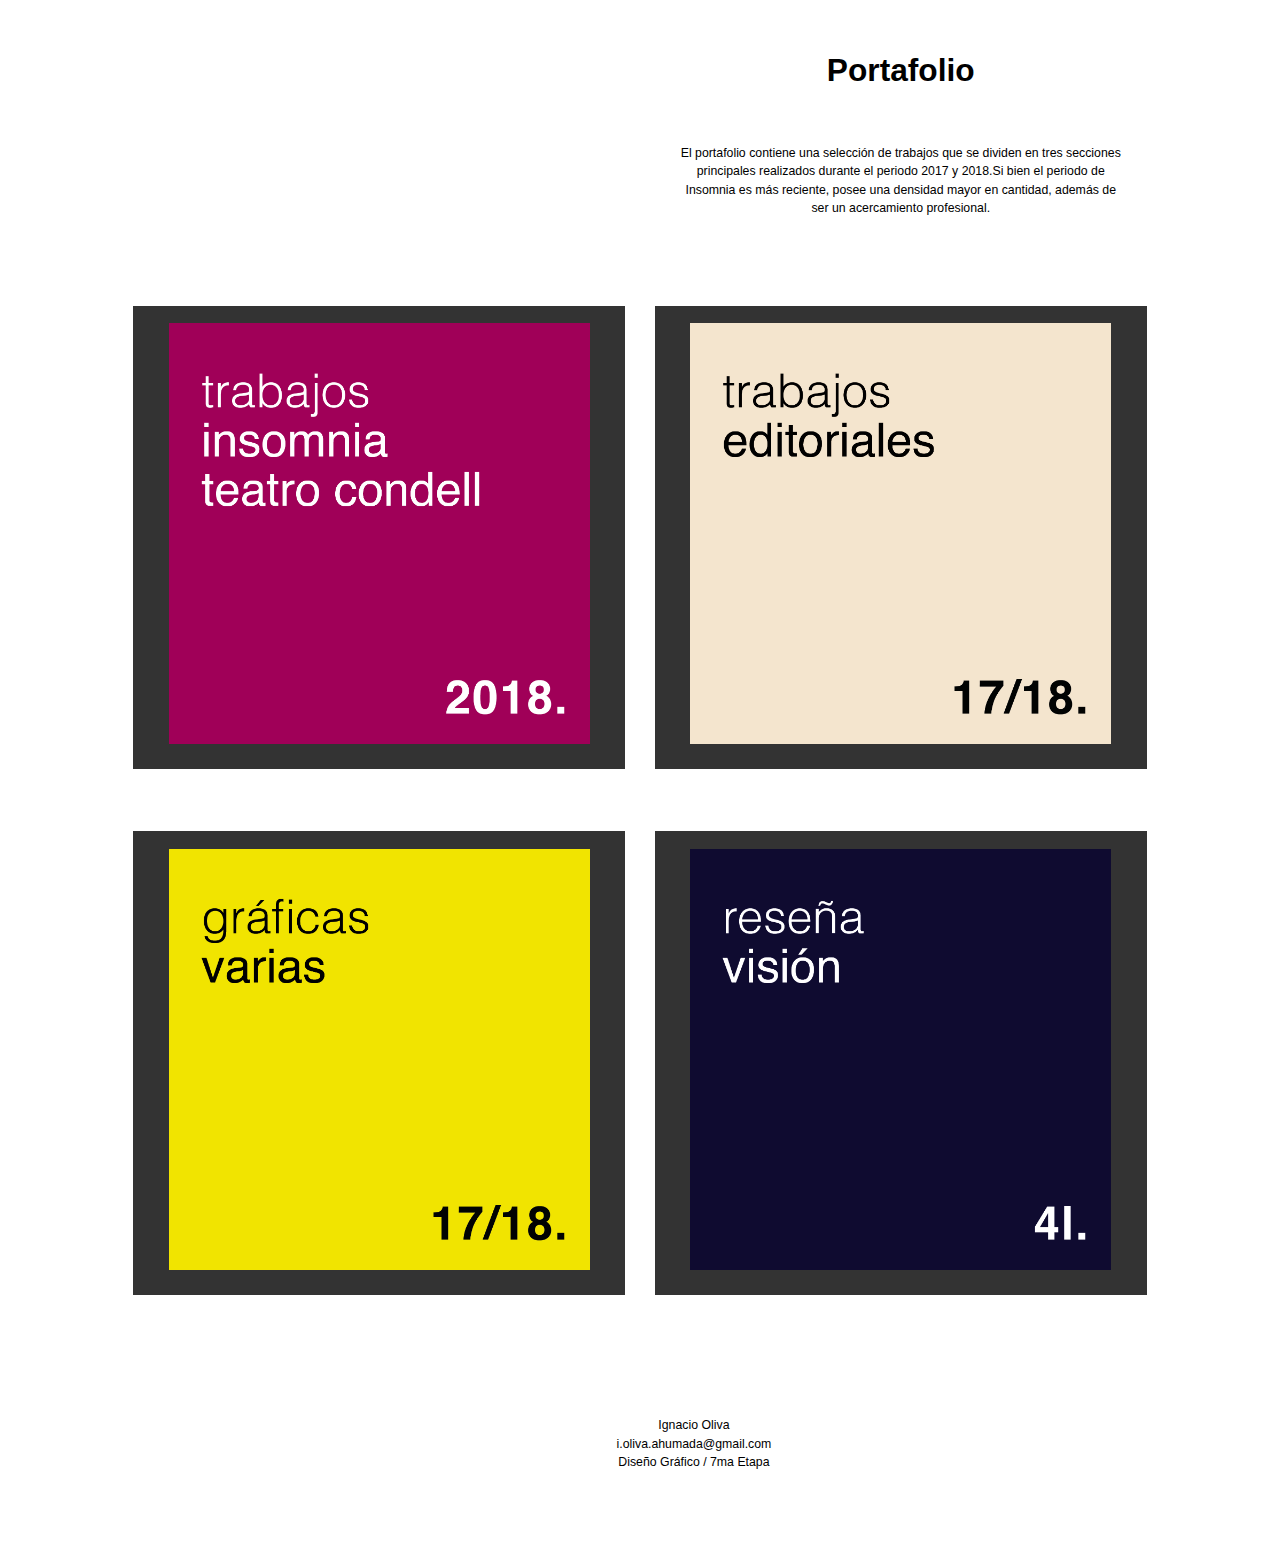
==== index.html @ acbd4eab "nada" ====
<!DOCTYPE html>
<html lang="en" dir="ltr">
  <head>
    <meta charset="utf-8">
    <meta name="viewport" content="width=device-width, initial-scale=1, user-scalable=no">
    <link rel="stylesheet" href="css/estilos.css">
    <title>Portafolio</title>
  </head>
  <body>

    <!-- Declaración del Contenedor -->
    <div class=container>
    <!-- Header -->
     <div class=header>
        <h1>Portafolio</h1>
        <p>El portafolio contiene una selección de trabajos que se dividen en tres secciones principales realizados durante el periodo 2017 y 2018.Si bien el periodo de Insomnia es más reciente, posee una densidad mayor en cantidad, además de ser un acercamiento profesional.</p>
     </div>
     <!-- Area 1 -->
     <div class=section id=area1>
       <a href="insomnia.html" class="btn">
         <div>
           <img src="images/seccion1/9.jpg" alt="">
         </div>
       </a>
     </div>
      <!-- Area 2 -->
     <div class=section id=area2>
       <a href="trabajos-editoriales.html" class="btn">
         <div>
           <img src="images/seccion1/10.jpg" alt="">
         </div>
       </a>
     </div>
      <!-- Area 3 -->
      <div class=section id=area3>
        <a href="graficas-varias.html" class="btn">
          <div>
            <img src="images/seccion1/11.jpg" alt="">
          </div>
        </a>
     </div>
      <!-- Area 4 -->
     <div class=section id=area4>
       <a href="reseña.html" class="btn">
         <div>
           <img src="images/seccion1/12.jpg" alt="">
         </div>
       </a>
     </div>
      <!-- Footer -->
      <footer class=footer>
        <p>
          <div>Ignacio Oliva</div>
          <div>i.oliva.ahumada@gmail.com</div>
          <div>Diseño Gráfico / 7ma Etapa</div>
        </p>
      </footer>
    </div>
  </body>
---- css/estilos.css ----
/*Contenedor y declaración de sus propiedades */
.container {
  padding: 1em;
  margin: 0;
  font-family: Arial, Helvetica, sans-serif;
  background: #white;
  color: #black;
  font-size: 1.1em;
  line-height: 1.5;
  text-align: center;
}

/*Propiedades de elementos */

img {
  display: block;
  width: 100%;
  height: auto;
}

h1 {
  font-size: 1.8em;
}

h2 {
  font-size: 1.2em;
}

p{
  margin: 2em;
  padding: 2em 0;
  font-size: 0.7em;
  line-height: 1.5;
}

/*botones y enlaces*/
.btn {
  display: block;
  background: #333;
  color: #fff;
  text-decoration: none;
  padding: 1em 2em;
  border 1px solid #666;
  margin: .5em 0;
}

/*color detrás del botón*/
.btn:hover {
  background: #eaeaea;
  color: #333;
}

/*Propiedades de Areas */

.header {
  min-height: 450px
  color: #fff;
  text-align: center;
  padding-top: 100px:
  padding-bottom: 0;
}

.footer {
  line-height: 1.5;
  font-size: 0.7em;
  font-weight: lighter;
  text-align: center;
  padding-top: 100px:
  padding-bottom: 30px;
  margin-left: 2em;
  margin-right: 2em;
}

#area1 {
  padding-bottom: 0.8em;
}

#area2 {
  padding-bottom: 0.8em;
}

#area3 {
  padding-bottom: 0.8em;
}

#area4 {
  padding-bottom: 0.8em;
}

/*Configuración en pantallas más grandes */

@media(min-width:700px) {
.container  {
  display: grid;
  grid-template-columns: 1fr minmax(40%, 400px) minmax(40%, 400px) 1fr;
  grid-template-rows: auto auto auto auto;
  grid-column-gap: 30px;
  grid-row-gap: 30px;
  }

.header {
  grid-column-start: 3;
  grid-column-end: 4;
  grid-row-start: 1;
  grid-row-end: 2;
  }

#area1 {
  grid-column-start: 2;
  grid-column-end: 3;
  grid-row-start: 2;
  grid-row-end: 3;
  }

#area2 {
  grid-column-start: 3;
  grid-column-end: 4;
  grid-row-start: 2;
  grid-row-end: 3;
  }

#area3 {
  grid-column-start: 2;
  grid-column-end: 3;
  grid-row-start: 3;
  grid-row-end: 4;
  }

#area4 {
  grid-column-start: 3;
  grid-column-end: 4;
  grid-row-start: 3;
  grid-row-end: 4;
  }

.footer {
  grid-column-start: 2;
  grid-column-end: 5;
  grid-row-start: 4;
  grid-row-end: 5;
  }
img {
  max-width: 100%;
  display: inline-grid;
}
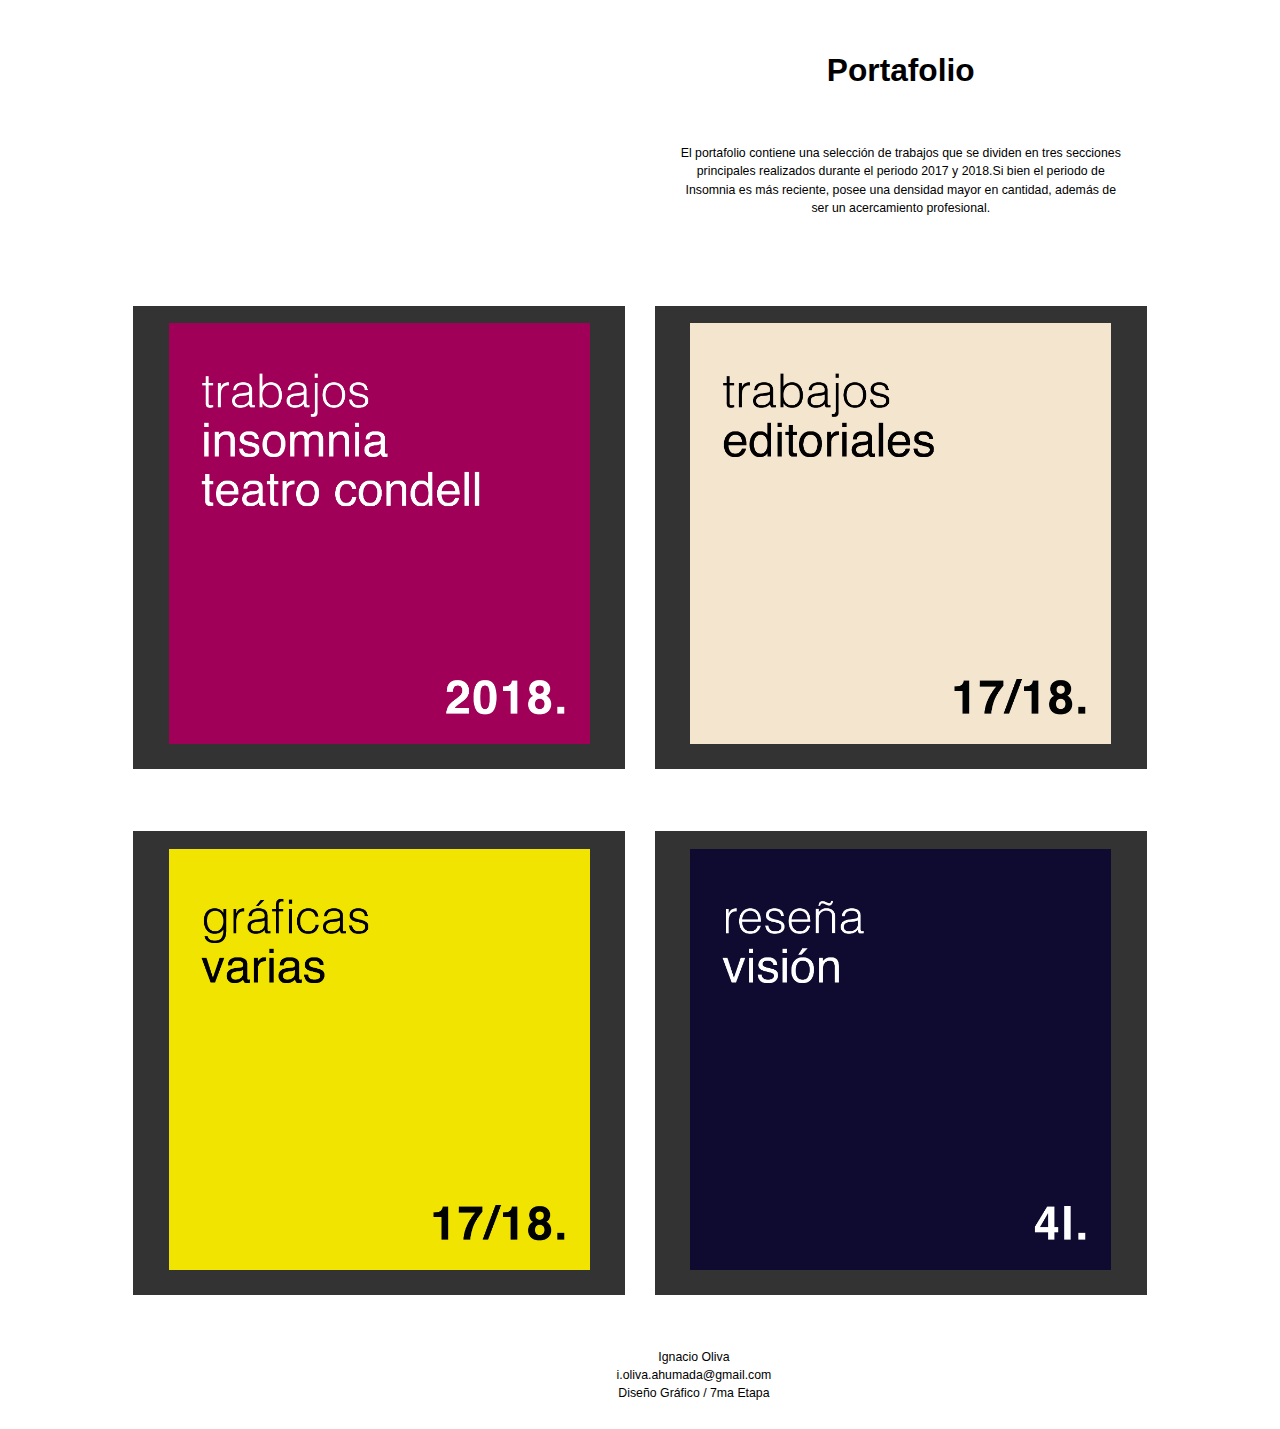
==== commit 8afdecb0: "cambios" ====
--- a/index.html
+++ b/index.html
@@ -49,11 +49,9 @@
      </div>
       <!-- Footer -->
       <footer class=footer>
-        <p>
           <div>Ignacio Oliva</div>
           <div>i.oliva.ahumada@gmail.com</div>
           <div>Diseño Gráfico / 7ma Etapa</div>
-        </p>
       </footer>
     </div>
   </body>
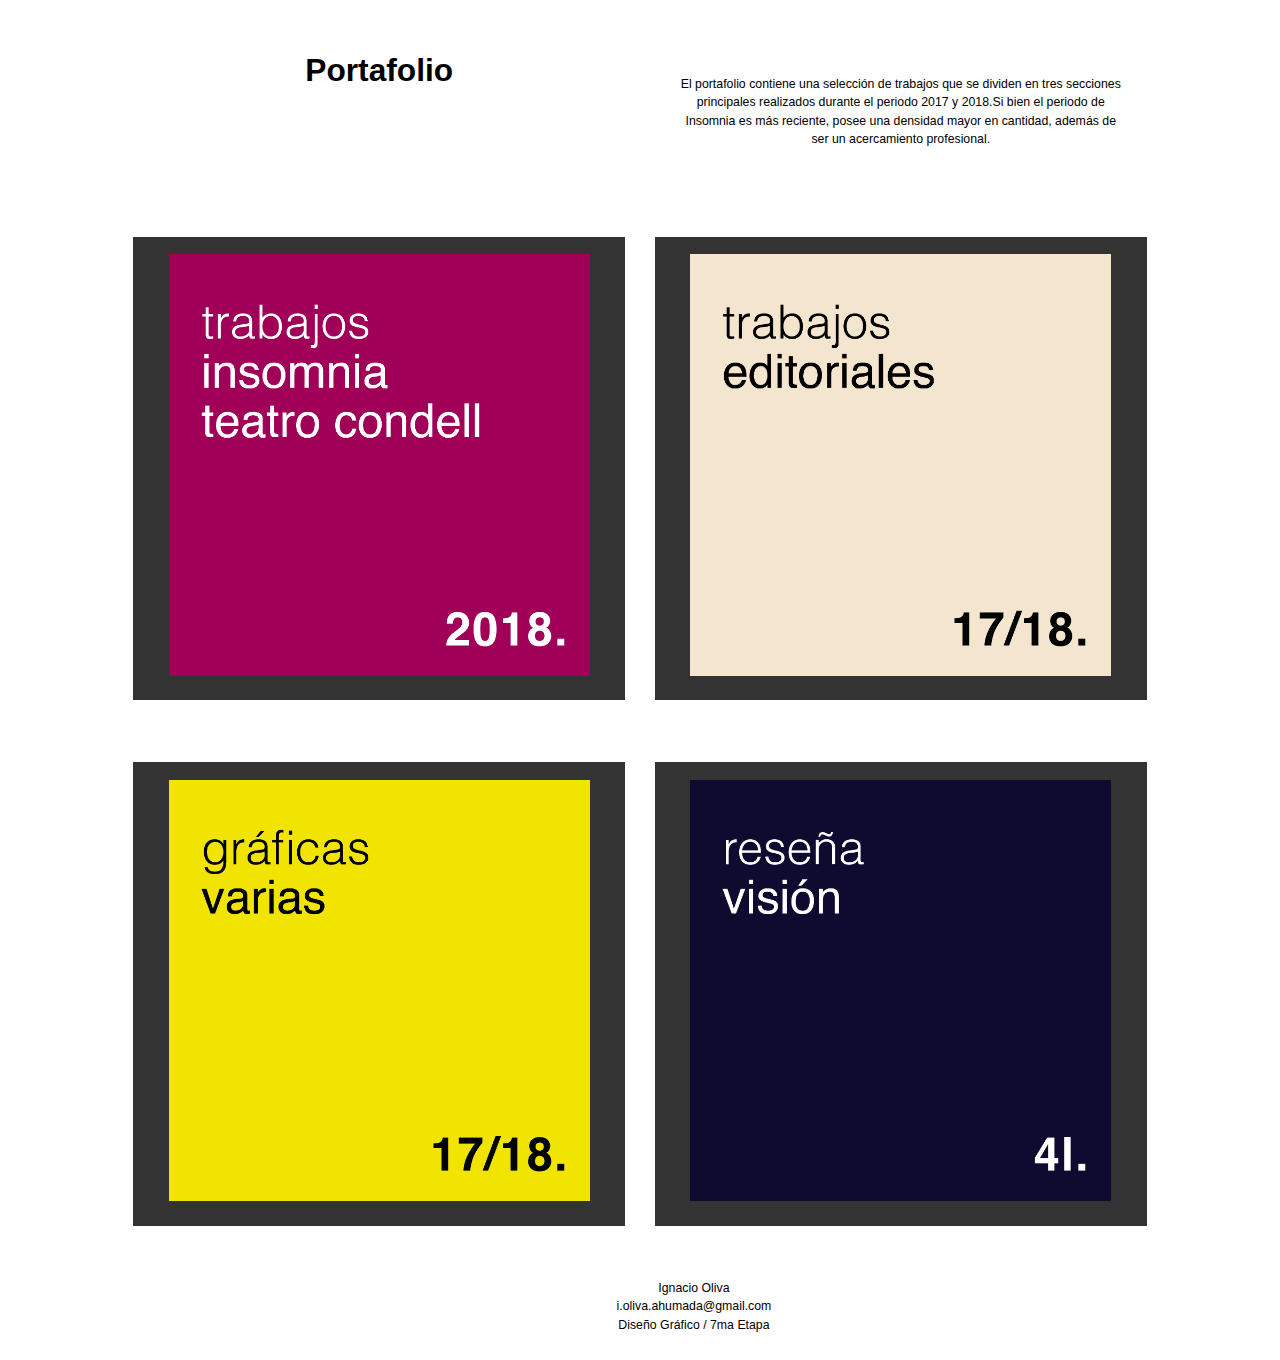
==== commit ad1d427a: "Cambios" ====
--- a/index.html
+++ b/index.html
@@ -13,7 +13,9 @@
     <!-- Header -->
      <div class=header>
         <h1>Portafolio</h1>
-        <p>El portafolio contiene una selección de trabajos que se dividen en tres secciones principales realizados durante el periodo 2017 y 2018.Si bien el periodo de Insomnia es más reciente, posee una densidad mayor en cantidad, además de ser un acercamiento profesional.</p>
+     </div>
+     <div class="note">
+       <p>El portafolio contiene una selección de trabajos que se dividen en tres secciones principales realizados durante el periodo 2017 y 2018.Si bien el periodo de Insomnia es más reciente, posee una densidad mayor en cantidad, además de ser un acercamiento profesional.</p>
      </div>
      <!-- Area 1 -->
      <div class=section id=area1>
--- a/css/estilos.css
+++ b/css/estilos.css
@@ -99,10 +99,18 @@
   }
 
 .header {
-  grid-column-start: 3;
-  grid-column-end: 4;
+  grid-column-start: 2;
+  grid-column-end: 3;
   grid-row-start: 1;
   grid-row-end: 2;
+  }
+
+  .note {
+    grid-column-start: 3;
+    grid-column-end: 4;
+    grid-row-start: 1;
+    grid-row-end: 2;
+
   }
 
 #area1 {
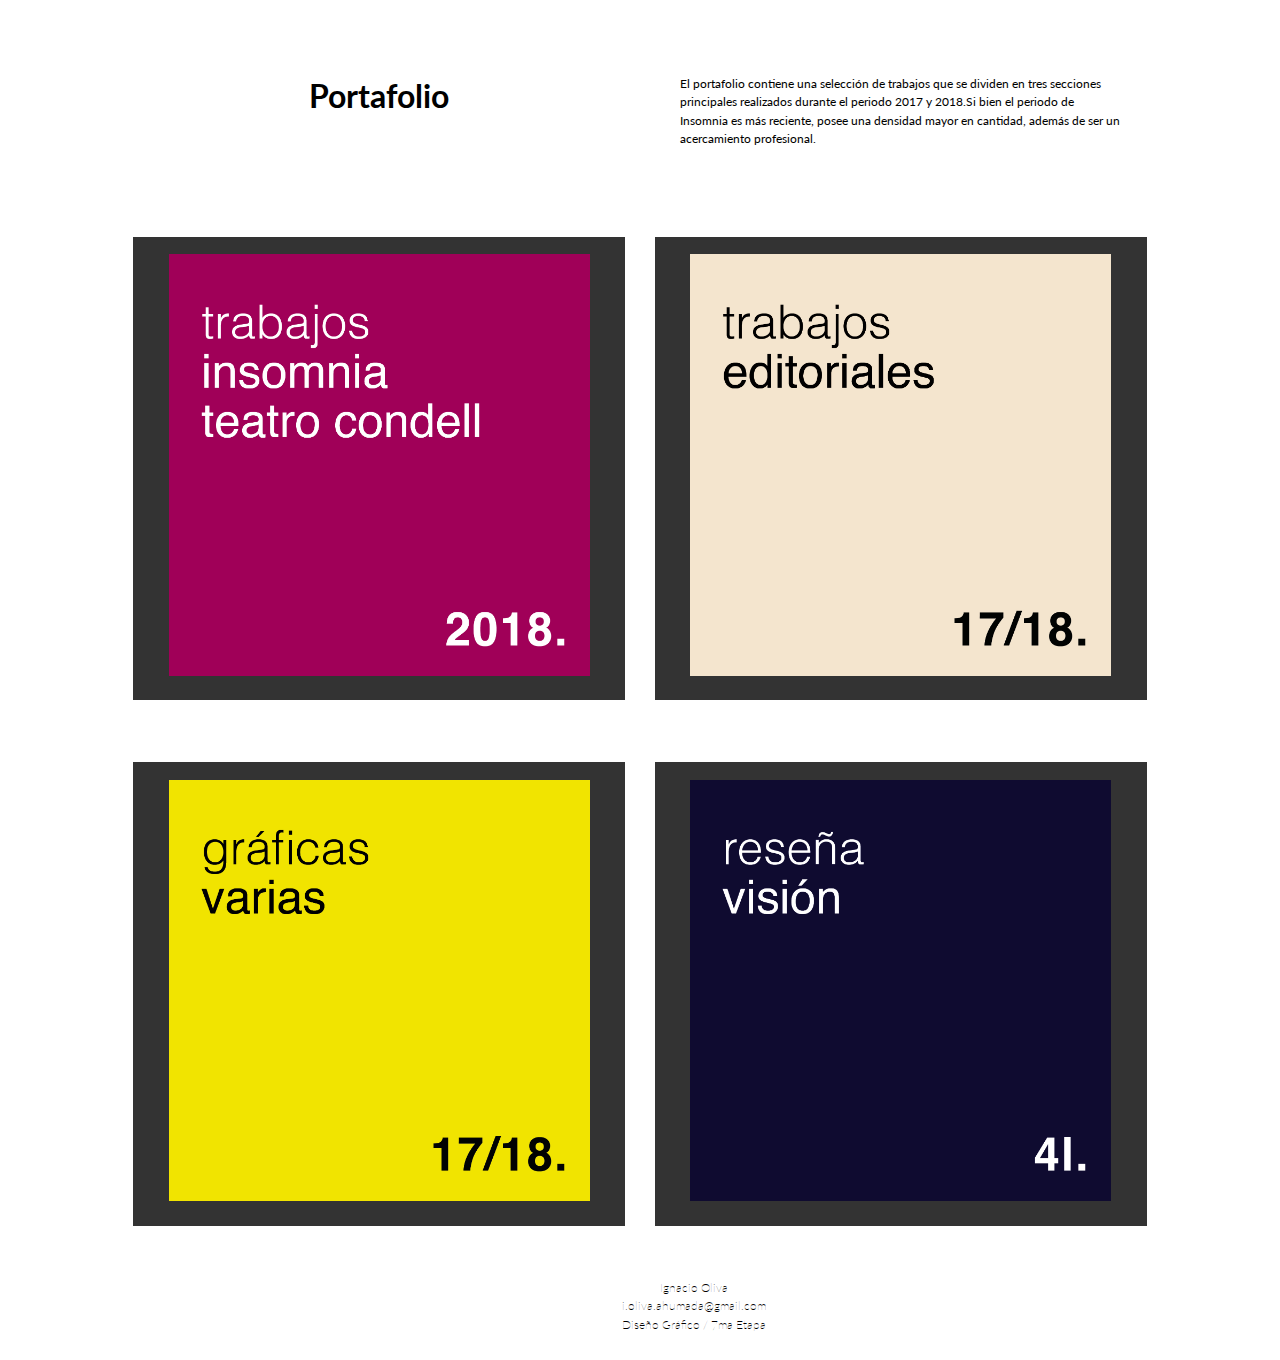
==== commit 57a94845: "Cambios 3" ====
--- a/index.html
+++ b/index.html
@@ -4,10 +4,10 @@
     <meta charset="utf-8">
     <meta name="viewport" content="width=device-width, initial-scale=1, user-scalable=no">
     <link rel="stylesheet" href="css/estilos.css">
+    <link href="https://fonts.googleapis.com/css?family=Lato" rel="stylesheet">
     <title>Portafolio</title>
   </head>
   <body>
-
     <!-- Declaración del Contenedor -->
     <div class=container>
     <!-- Header -->
--- a/css/estilos.css
+++ b/css/estilos.css
@@ -2,7 +2,7 @@
 .container {
   padding: 1em;
   margin: 0;
-  font-family: Arial, Helvetica, sans-serif;
+  font-family: 'Lato', sans-serif;
   background: #white;
   color: #black;
   font-size: 1.1em;
@@ -20,6 +20,7 @@
 
 h1 {
   font-size: 1.8em;
+  margin-top: 1.5em;
 }
 
 h2 {
@@ -105,11 +106,13 @@
   grid-row-end: 2;
   }
 
-  .note {
-    grid-column-start: 3;
-    grid-column-end: 4;
-    grid-row-start: 1;
-    grid-row-end: 2;
+.note {
+  grid-column-start: 3;
+  grid-column-end: 4;
+  grid-row-start: 1;
+  grid-row-end: 2;
+  text-align: left;
+  }
 
   }
 
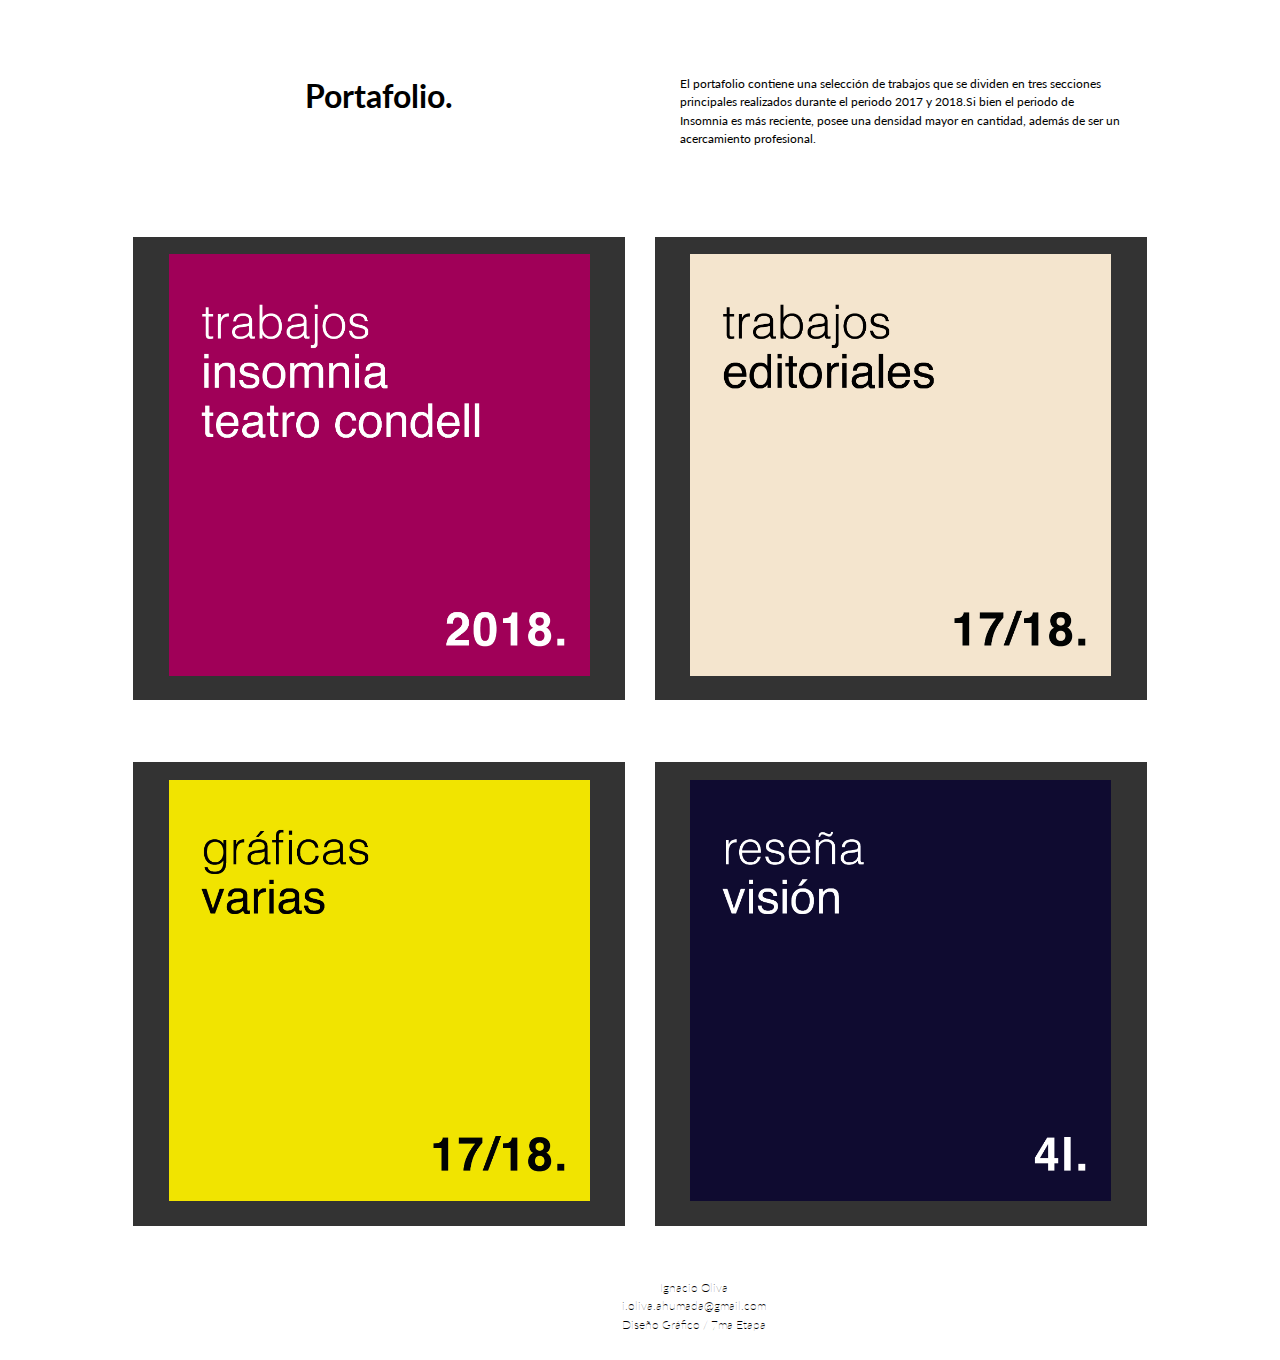
==== commit 87b20e18: "Cambio 4" ====
--- a/index.html
+++ b/index.html
@@ -12,7 +12,7 @@
     <div class=container>
     <!-- Header -->
      <div class=header>
-        <h1>Portafolio</h1>
+        <h1>Portafolio.</h1>
      </div>
      <div class="note">
        <p>El portafolio contiene una selección de trabajos que se dividen en tres secciones principales realizados durante el periodo 2017 y 2018.Si bien el periodo de Insomnia es más reciente, posee una densidad mayor en cantidad, además de ser un acercamiento profesional.</p>
